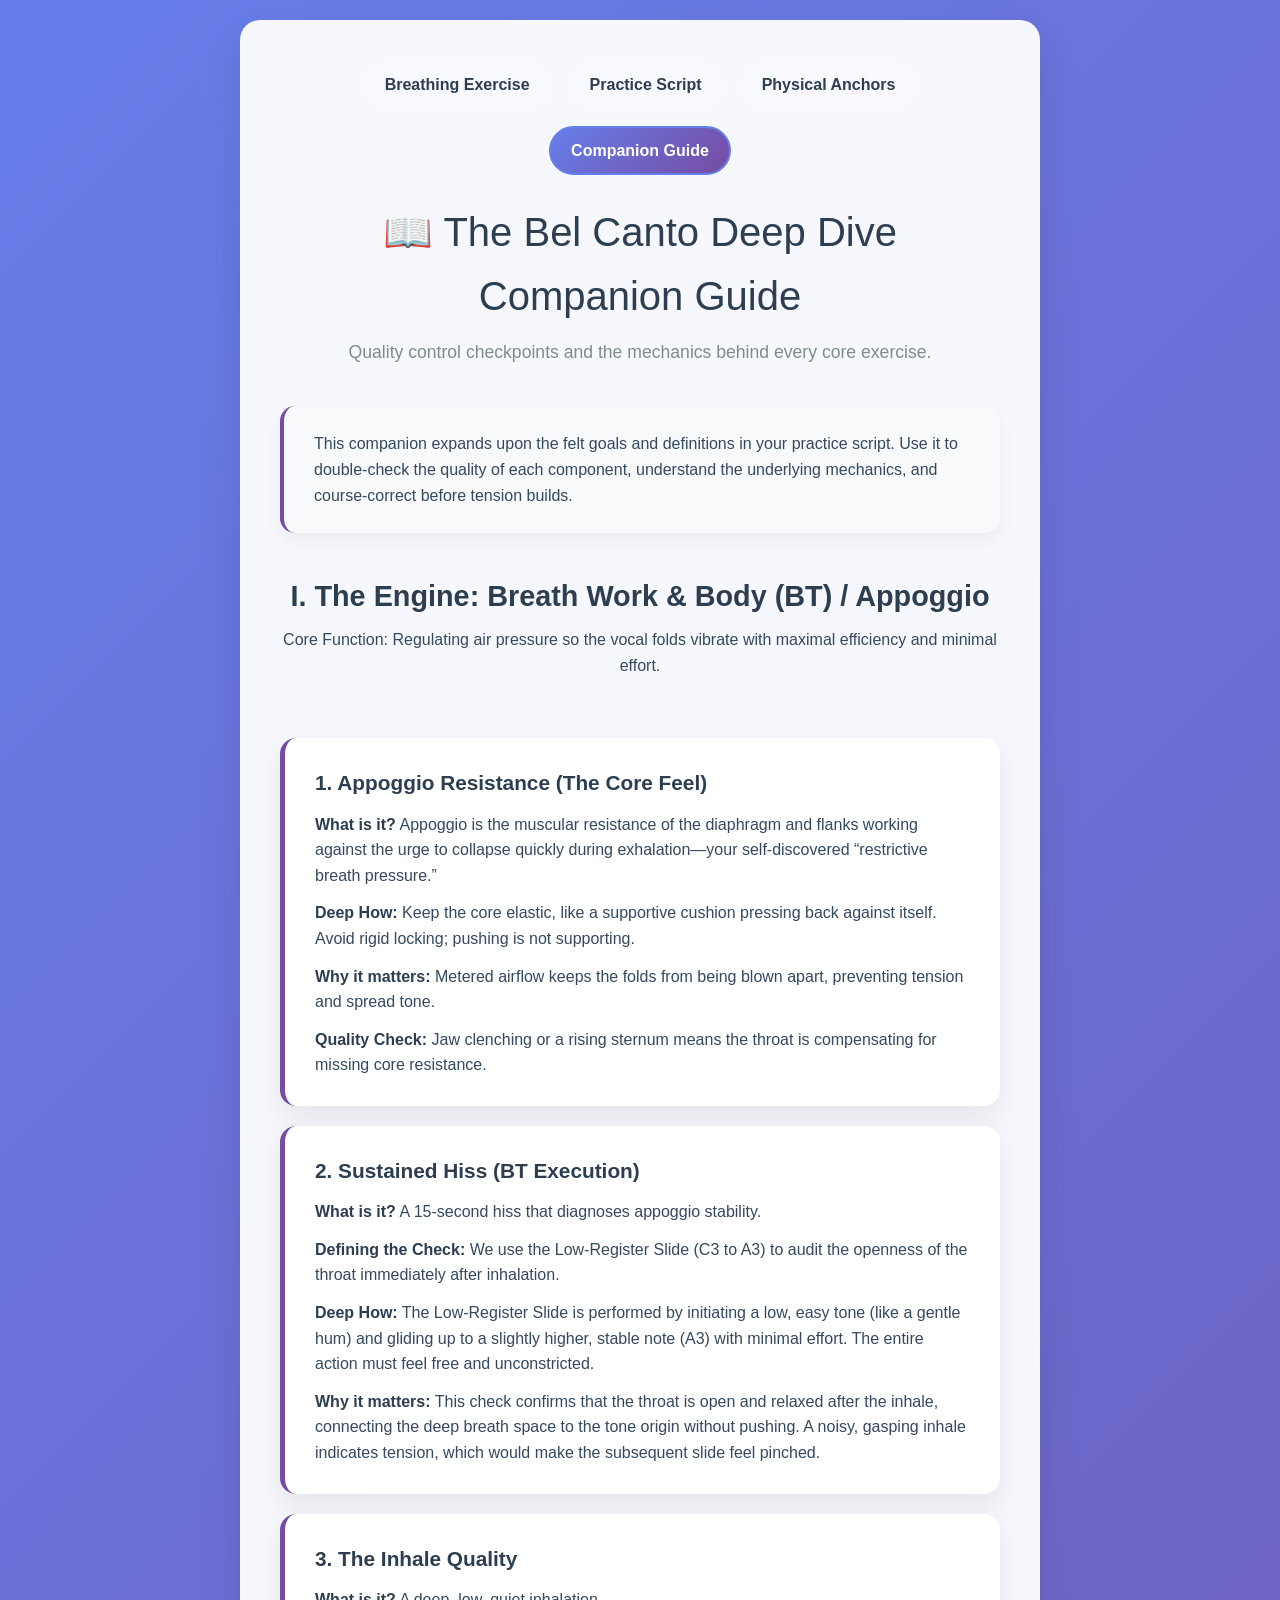
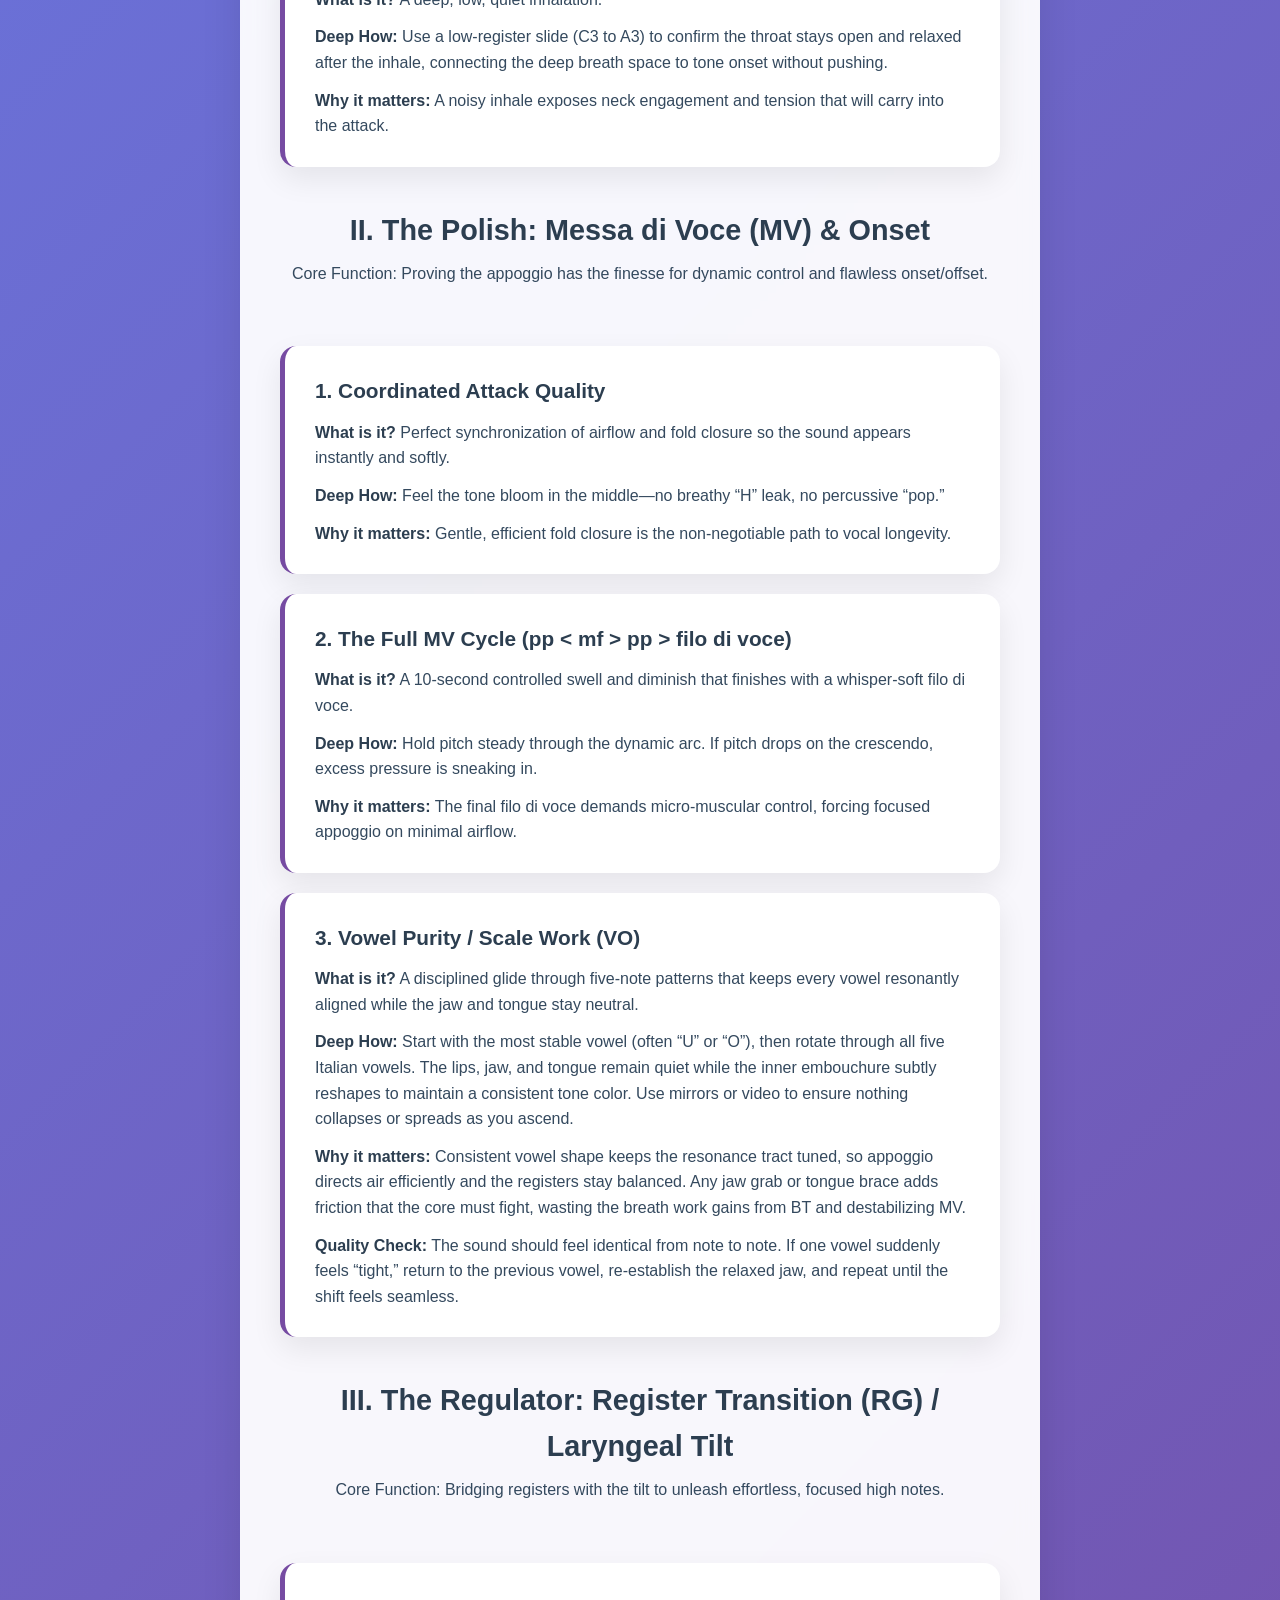
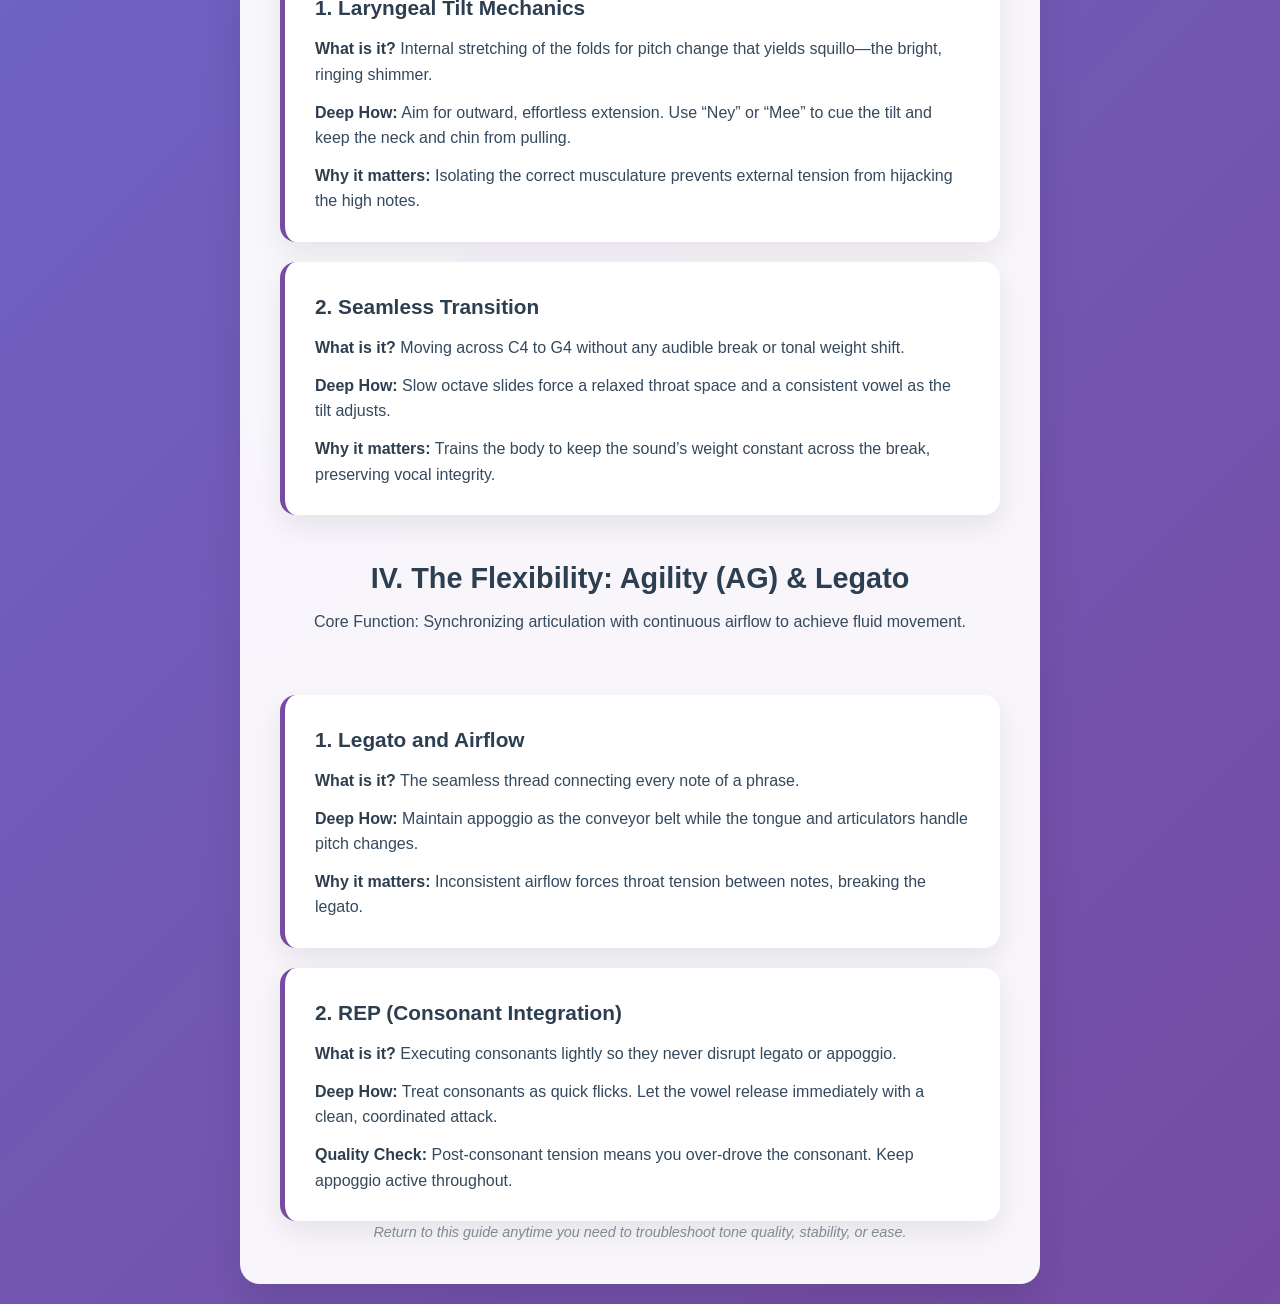
==== companion-guide.html @ 68eb9f9f "Add MV audio references and samples" ====
<!DOCTYPE html>
<html lang="en">
<head>
    <meta charset="UTF-8">
    <meta name="viewport" content="width=device-width, initial-scale=1.0">
    <title>Bel Canto Deep Dive Companion Guide</title>
    <link rel="stylesheet" href="styles.css">
</head>
<body>
    <div class="container">
        <header>
            <nav class="main-nav top-nav">
                <a href="./" class="nav-link">Breathing Exercise</a>
                <a href="./vocal-exercises.html" class="nav-link">Practice Script</a>
                <a href="./physical-exercises.html" class="nav-link">Physical Anchors</a>
                <a href="./companion-guide.html" class="nav-link active">Companion Guide</a>
            </nav>

            <h1>📖 The Bel Canto Deep Dive Companion Guide</h1>
            <p class="subtitle">Quality control checkpoints and the mechanics behind every core exercise.</p>
        </header>

        <main class="companion-guide">
            <section class="companion-intro">
                <p>This companion expands upon the felt goals and definitions in your practice script. Use it to double-check the quality of each component, understand the underlying mechanics, and course-correct before tension builds.</p>
            </section>

            <section class="companion-section" id="engine">
                <header class="companion-section-header">
                    <h2>I. The Engine: Breath Work &amp; Body (BT) / Appoggio</h2>
                    <p>Core Function: Regulating air pressure so the vocal folds vibrate with maximal efficiency and minimal effort.</p>
                </header>

                <article class="companion-card">
                    <h3>1. Appoggio Resistance (The Core Feel)</h3>
                    <p class="companion-what"><strong>What is it?</strong> Appoggio is the muscular resistance of the diaphragm and flanks working against the urge to collapse quickly during exhalation—your self-discovered “restrictive breath pressure.”</p>
                    <p class="companion-how"><strong>Deep How:</strong> Keep the core elastic, like a supportive cushion pressing back against itself. Avoid rigid locking; pushing is not supporting.</p>
                    <p class="companion-why"><strong>Why it matters:</strong> Metered airflow keeps the folds from being blown apart, preventing tension and spread tone.</p>
                    <p class="companion-check"><strong>Quality Check:</strong> Jaw clenching or a rising sternum means the throat is compensating for missing core resistance.</p>
                </article>

                <article class="companion-card">
                    <h3>2. Sustained Hiss (BT Execution)</h3>
                    <p class="companion-what"><strong>What is it?</strong> A 15-second hiss that diagnoses appoggio stability.</p>
                    <p class="companion-how"><strong>Defining the Check:</strong> We use the Low-Register Slide (C3 to A3) to audit the openness of the throat immediately after inhalation.</p>
                    <p class="companion-how"><strong>Deep How:</strong> The Low-Register Slide is performed by initiating a low, easy tone (like a gentle hum) and gliding up to a slightly higher, stable note (A3) with minimal effort. The entire action must feel free and unconstricted.</p>
                    <p class="companion-why"><strong>Why it matters:</strong> This check confirms that the throat is open and relaxed after the inhale, connecting the deep breath space to the tone origin without pushing. A noisy, gasping inhale indicates tension, which would make the subsequent slide feel pinched.</p>
                </article>

                <article class="companion-card">
                    <h3>3. The Inhale Quality</h3>
                    <p class="companion-what"><strong>What is it?</strong> A deep, low, quiet inhalation.</p>
                    <p class="companion-how"><strong>Deep How:</strong> Use a low-register slide (C3 to A3) to confirm the throat stays open and relaxed after the inhale, connecting the deep breath space to tone onset without pushing.</p>
                    <p class="companion-why"><strong>Why it matters:</strong> A noisy inhale exposes neck engagement and tension that will carry into the attack.</p>
                </article>
            </section>

            <section class="companion-section" id="polish">
                <header class="companion-section-header">
                    <h2>II. The Polish: Messa di Voce (MV) &amp; Onset</h2>
                    <p>Core Function: Proving the appoggio has the finesse for dynamic control and flawless onset/offset.</p>
                </header>

                <article class="companion-card">
                    <h3>1. Coordinated Attack Quality</h3>
                    <p class="companion-what"><strong>What is it?</strong> Perfect synchronization of airflow and fold closure so the sound appears instantly and softly.</p>
                    <p class="companion-how"><strong>Deep How:</strong> Feel the tone bloom in the middle—no breathy “H” leak, no percussive “pop.”</p>
                    <p class="companion-why"><strong>Why it matters:</strong> Gentle, efficient fold closure is the non-negotiable path to vocal longevity.</p>
                </article>

                <article class="companion-card">
                    <h3>2. The Full MV Cycle (pp &lt; mf &gt; pp &gt; filo di voce)</h3>
                    <p class="companion-what"><strong>What is it?</strong> A 10-second controlled swell and diminish that finishes with a whisper-soft filo di voce.</p>
                    <p class="companion-how"><strong>Deep How:</strong> Hold pitch steady through the dynamic arc. If pitch drops on the crescendo, excess pressure is sneaking in.</p>
                    <p class="companion-why"><strong>Why it matters:</strong> The final filo di voce demands micro-muscular control, forcing focused appoggio on minimal airflow.</p>
                </article>

                <article class="companion-card" id="vo">
                    <h3>3. Vowel Purity / Scale Work (VO)</h3>
                    <p class="companion-what"><strong>What is it?</strong> A disciplined glide through five-note patterns that keeps every vowel resonantly aligned while the jaw and tongue stay neutral.</p>
                    <p class="companion-how"><strong>Deep How:</strong> Start with the most stable vowel (often “U” or “O”), then rotate through all five Italian vowels. The lips, jaw, and tongue remain quiet while the inner embouchure subtly reshapes to maintain a consistent tone color. Use mirrors or video to ensure nothing collapses or spreads as you ascend.</p>
                    <p class="companion-why"><strong>Why it matters:</strong> Consistent vowel shape keeps the resonance tract tuned, so appoggio directs air efficiently and the registers stay balanced. Any jaw grab or tongue brace adds friction that the core must fight, wasting the breath work gains from BT and destabilizing MV.</p>
                    <p class="companion-check"><strong>Quality Check:</strong> The sound should feel identical from note to note. If one vowel suddenly feels “tight,” return to the previous vowel, re-establish the relaxed jaw, and repeat until the shift feels seamless.</p>
                </article>
            </section>

            <section class="companion-section" id="regulator">
                <header class="companion-section-header">
                    <h2>III. The Regulator: Register Transition (RG) / Laryngeal Tilt</h2>
                    <p>Core Function: Bridging registers with the tilt to unleash effortless, focused high notes.</p>
                </header>

                <article class="companion-card">
                    <h3>1. Laryngeal Tilt Mechanics</h3>
                    <p class="companion-what"><strong>What is it?</strong> Internal stretching of the folds for pitch change that yields squillo—the bright, ringing shimmer.</p>
                    <p class="companion-how"><strong>Deep How:</strong> Aim for outward, effortless extension. Use “Ney” or “Mee” to cue the tilt and keep the neck and chin from pulling.</p>
                    <p class="companion-why"><strong>Why it matters:</strong> Isolating the correct musculature prevents external tension from hijacking the high notes.</p>
                </article>

                <article class="companion-card">
                    <h3>2. Seamless Transition</h3>
                    <p class="companion-what"><strong>What is it?</strong> Moving across C4 to G4 without any audible break or tonal weight shift.</p>
                    <p class="companion-how"><strong>Deep How:</strong> Slow octave slides force a relaxed throat space and a consistent vowel as the tilt adjusts.</p>
                    <p class="companion-why"><strong>Why it matters:</strong> Trains the body to keep the sound’s weight constant across the break, preserving vocal integrity.</p>
                </article>
            </section>

            <section class="companion-section" id="flexibility">
                <header class="companion-section-header">
                    <h2>IV. The Flexibility: Agility (AG) &amp; Legato</h2>
                    <p>Core Function: Synchronizing articulation with continuous airflow to achieve fluid movement.</p>
                </header>

                <article class="companion-card">
                    <h3>1. Legato and Airflow</h3>
                    <p class="companion-what"><strong>What is it?</strong> The seamless thread connecting every note of a phrase.</p>
                    <p class="companion-how"><strong>Deep How:</strong> Maintain appoggio as the conveyor belt while the tongue and articulators handle pitch changes.</p>
                    <p class="companion-why"><strong>Why it matters:</strong> Inconsistent airflow forces throat tension between notes, breaking the legato.</p>
                </article>

                <article class="companion-card">
                    <h3>2. REP (Consonant Integration)</h3>
                    <p class="companion-what"><strong>What is it?</strong> Executing consonants lightly so they never disrupt legato or appoggio.</p>
                    <p class="companion-how"><strong>Deep How:</strong> Treat consonants as quick flicks. Let the vowel release immediately with a clean, coordinated attack.</p>
                    <p class="companion-why"><strong>Quality Check:</strong> Post-consonant tension means you over-drove the consonant. Keep appoggio active throughout.</p>
                </article>
            </section>
        </main>

        <footer>
            <p>Return to this guide anytime you need to troubleshoot tone quality, stability, or ease.</p>
        </footer>
    </div>
</body>
</html>
---- styles.css ----
/* Reset and base styles */
* {
    margin: 0;
    padding: 0;
    box-sizing: border-box;
}

body {
    font-family: 'Segoe UI', Tahoma, Geneva, Verdana, sans-serif;
    line-height: 1.6;
    color: #2c3e50;
    background: linear-gradient(135deg, #667eea 0%, #764ba2 100%);
    min-height: 100vh;
    padding: 20px;
}

.container {
    max-width: 800px;
    margin: 0 auto;
    background: rgba(255, 255, 255, 0.95);
    border-radius: 20px;
    padding: 40px;
    box-shadow: 0 20px 40px rgba(0, 0, 0, 0.1);
    backdrop-filter: blur(10px);
}

/* Header */
header {
    text-align: center;
    margin-bottom: 40px;
}

h1 {
    font-size: 2.5rem;
    color: #2c3e50;
    margin-bottom: 10px;
    font-weight: 300;
}

.subtitle {
    color: #7f8c8d;
    font-size: 1.1rem;
    font-weight: 300;
    margin-bottom: 20px;
}

/* Navigation */
.main-nav {
    display: flex;
    justify-content: center;
    gap: 16px;
    margin-bottom: 25px;
    flex-wrap: wrap;
}

.top-nav {
    margin-top: 0;
}

.nav-link {
    padding: 10px 20px;
    background: rgba(255, 255, 255, 0.1);
    color: #2c3e50;
    text-decoration: none;
    border-radius: 25px;
    font-weight: 600;
    transition: all 0.3s ease;
    border: 2px solid transparent;
    order: 0;
}

.top-nav .nav-link {
    order: 0;
}

.nav-link:hover {
    background: rgba(102, 126, 234, 0.1);
    color: #667eea;
    transform: translateY(-2px);
}

.nav-link.active {
    background: linear-gradient(135deg, #667eea 0%, #764ba2 100%);
    color: white;
    border-color: #667eea;
}

/* Exercise info */
.exercise-info {
    background: #f8f9fa;
    padding: 25px;
    border-radius: 15px;
    margin-bottom: 30px;
    border-left: 4px solid #667eea;
}

.exercise-info h2 {
    color: #2c3e50;
    margin-bottom: 15px;
    font-size: 1.5rem;
}

.exercise-info p {
    margin-bottom: 15px;
    color: #34495e;
}

.key-points {
    background: #fff;
    padding: 20px;
    border-radius: 10px;
    margin-top: 15px;
}

.key-points h3 {
    color: #2c3e50;
    margin-bottom: 10px;
}

.key-points ul {
    list-style: none;
    padding-left: 0;
}

.key-points li {
    padding: 8px 0;
    padding-left: 25px;
    position: relative;
    color: #34495e;
}

.key-points li::before {
    content: "✓";
    position: absolute;
    left: 0;
    color: #27ae60;
    font-weight: bold;
}

/* Exercise controls */
.exercise-controls {
    background: #fff;
    padding: 30px;
    border-radius: 15px;
    margin-bottom: 30px;
    box-shadow: 0 5px 15px rgba(0, 0, 0, 0.08);
}

.settings {
    display: flex;
    gap: 30px;
    margin-bottom: 25px;
    flex-wrap: wrap;
}

.settings label {
    display: block;
    font-weight: 600;
    color: #2c3e50;
    margin-bottom: 8px;
}

.settings input {
    width: 80px;
    padding: 10px;
    border: 2px solid #e9ecef;
    border-radius: 8px;
    font-size: 1rem;
    text-align: center;
    transition: border-color 0.3s ease;
}

.settings input:focus {
    outline: none;
    border-color: #667eea;
}

.current-cycle {
    text-align: center;
    margin-bottom: 25px;
}

.cycle-info {
    background: #667eea;
    color: white;
    padding: 15px 30px;
    border-radius: 25px;
    display: inline-block;
    font-size: 1.2rem;
    font-weight: 600;
}

/* Timer display */
.timer-display {
    text-align: center;
    margin-bottom: 30px;
    padding: 30px;
    background: linear-gradient(135deg, #f8f9fa 0%, #e9ecef 100%);
    border-radius: 15px;
}

.phase {
    font-size: 2.5rem;
    font-weight: 300;
    color: #2c3e50;
    margin-bottom: 15px;
    text-transform: uppercase;
    letter-spacing: 2px;
}

.phase.ready {
    color: #95a5a6;
}

.phase.inhale {
    color: #3498db;
}

.phase.hold {
    color: #f39c12;
}

.phase.exhale {
    color: #e74c3c;
}

.countdown {
    font-size: 4rem;
    font-weight: 200;
    color: #2c3e50;
    font-family: 'Courier New', monospace;
}

/* Controls */
.controls {
    display: flex;
    gap: 15px;
    justify-content: center;
    margin-bottom: 25px;
    flex-wrap: wrap;
}

.btn {
    padding: 12px 24px;
    border: none;
    border-radius: 25px;
    font-size: 1rem;
    font-weight: 600;
    cursor: pointer;
    transition: all 0.3s ease;
    min-width: 120px;
}

.btn.primary {
    background: linear-gradient(135deg, #667eea 0%, #764ba2 100%);
    color: white;
}

.btn.primary:hover:not(:disabled) {
    transform: translateY(-2px);
    box-shadow: 0 8px 20px rgba(102, 126, 234, 0.3);
}

.btn.secondary {
    background: #ecf0f1;
    color: #2c3e50;
}

.btn.secondary:hover:not(:disabled) {
    background: #d5dbdb;
    transform: translateY(-2px);
}

.btn:disabled {
    opacity: 0.5;
    cursor: not-allowed;
}

/* Progress */
.progress {
    text-align: center;
}

.progress-bar {
    width: 100%;
    height: 8px;
    background: #ecf0f1;
    border-radius: 4px;
    overflow: hidden;
    margin-bottom: 10px;
}

.progress-fill {
    height: 100%;
    background: linear-gradient(135deg, #667eea 0%, #764ba2 100%);
    border-radius: 4px;
    transition: width 0.3s ease;
    width: 0%;
}

.progress-text {
    color: #7f8c8d;
    font-size: 0.9rem;
}

/* Instructions */
.instructions {
    background: #f8f9fa;
    padding: 25px;
    border-radius: 15px;
    margin-bottom: 20px;
}

.instructions h3 {
    color: #2c3e50;
    margin-bottom: 15px;
    font-size: 1.3rem;
}

.instructions ol {
    padding-left: 20px;
}

.instructions li {
    margin-bottom: 10px;
    color: #34495e;
}

.instructions strong {
    color: #2c3e50;
    font-weight: 600;
}

/* Practice guide */
.practice-guide {
    display: flex;
    flex-direction: column;
    gap: 40px;
}

.practice-section h2 {
    font-size: 1.8rem;
    color: #2c3e50;
    margin-bottom: 15px;
    overflow-wrap: anywhere;
    hyphens: auto;
}

.section-lead {
    color: #34495e;
    margin-bottom: 25px;
}

.definition-grid {
    display: grid;
    grid-template-columns: repeat(auto-fit, minmax(180px, 1fr));
    gap: 20px;
}

.definition-card {
    background: #f8f9fa;
    border-radius: 12px;
    padding: 20px;
    border-left: 4px solid #667eea;
    box-shadow: 0 5px 12px rgba(0, 0, 0, 0.05);
    position: relative;
}

.definition-card h3 {
    font-size: 1.6rem;
    color: #667eea;
    margin-bottom: 10px;
}

.definition-header {
    display: flex;
    align-items: center;
    justify-content: space-between;
    gap: 12px;
    margin-bottom: 8px;
}

.definition-header h3 {
    margin-bottom: 0;
}

.definition-info-link {
    color: #667eea;
    font-weight: 700;
    text-decoration: none;
    font-size: 1.1rem;
    padding: 4px 6px;
    border-radius: 6px;
    transition: background 0.2s ease, color 0.2s ease;
}

.definition-info-link:hover,
.definition-info-link:focus-visible {
    background: rgba(102, 126, 234, 0.12);
    color: #4c5ddf;
    outline: none;
}

.definition-tag {
    display: inline-block;
    margin-top: 8px;
    color: #7f8c8d;
    font-size: 0.85rem;
    font-style: italic;
}

.phase-goal {
    background: #f0f4ff;
    border-left: 4px solid #667eea;
    padding: 15px 20px;
    border-radius: 12px;
    color: #34495e;
    margin-bottom: 25px;
}

.month-card {
    background: #ffffff;
    border-radius: 16px;
    padding: 30px;
    box-shadow: 0 10px 25px rgba(0, 0, 0, 0.08);
    border-left: 5px solid #764ba2;
    display: flex;
    flex-direction: column;
    gap: 20px;
}

.month-card header h3 {
    font-size: 1.4rem;
    color: #2c3e50;
    margin-bottom: 10px;
    overflow-wrap: anywhere;
    hyphens: auto;
}

.month-meta {
    color: #566573;
    font-size: 0.95rem;
    margin-bottom: 5px;
}

.lesson h4 {
    font-size: 1.2rem;
    color: #764ba2;
    margin-bottom: 15px;
}

.technique-block {
    background: #f8f9fa;
    border-radius: 12px;
    padding: 18px 20px;
    margin-bottom: 15px;
    border-left: 4px solid #667eea;
}

.technique-block h5 {
    font-size: 1rem;
    color: #2c3e50;
    margin-bottom: 8px;
}

.felt-goal {
    color: #1f618d;
    margin-top: 8px;
}

.audio-control {
    display: flex;
    align-items: center;
    gap: 12px;
    margin-top: 12px;
    flex-wrap: wrap;
}

.audio-control label {
    display: flex;
    align-items: center;
    gap: 8px;
    font-weight: 600;
    color: #2c3e50;
}

.audio-control select {
    padding: 8px 12px;
    border: 2px solid #e9ecef;
    border-radius: 8px;
    font-size: 0.95rem;
    background: #ffffff;
    transition: border-color 0.2s ease;
}

.audio-control select:focus-visible {
    outline: none;
    border-color: #667eea;
}

.affirmation {
    background: linear-gradient(135deg, rgba(102, 126, 234, 0.1) 0%, rgba(118, 75, 162, 0.1) 100%);
    border-radius: 12px;
    padding: 18px 20px;
    color: #2c3e50;
    font-style: italic;
    border-left: 4px solid #667eea;
}

.physical-guide {
    display: flex;
    flex-direction: column;
    gap: 40px;
}

.physical-intro {
    background: #f8f9fa;
    padding: 25px 30px;
    border-radius: 15px;
    border-left: 4px solid #667eea;
    box-shadow: 0 8px 20px rgba(0, 0, 0, 0.05);
}

.physical-intro h2 {
    font-size: 1.8rem;
    margin-bottom: 10px;
    color: #2c3e50;
}

.physical-section {
    display: grid;
    gap: 25px;
}

.physical-card {
    background: #ffffff;
    border-radius: 16px;
    padding: 28px 30px;
    box-shadow: 0 10px 25px rgba(0, 0, 0, 0.08);
    border-left: 5px solid #667eea;
    display: flex;
    flex-direction: column;
    gap: 12px;
}

.physical-card h3 {
    font-size: 1.4rem;
    color: #2c3e50;
    margin-bottom: 8px;
    overflow-wrap: anywhere;
    hyphens: auto;
}

.physical-goal,
.physical-activity,
.physical-intention,
.physical-benefit {
    color: #34495e;
    line-height: 1.6;
}

.physical-goal strong,
.physical-activity strong,
.physical-intention strong,
.physical-benefit strong {
    color: #2c3e50;
}

.physical-benefit {
    background: linear-gradient(135deg, rgba(102, 126, 234, 0.08) 0%, rgba(118, 75, 162, 0.08) 100%);
    border-radius: 12px;
    padding: 16px 18px;
    border-left: 4px solid #764ba2;
}

.companion-guide {
    display: flex;
    flex-direction: column;
    gap: 40px;
}

.companion-intro {
    background: #f8f9fa;
    padding: 25px 30px;
    border-radius: 15px;
    border-left: 4px solid #764ba2;
    box-shadow: 0 8px 20px rgba(0, 0, 0, 0.05);
    color: #34495e;
}

.companion-section {
    display: flex;
    flex-direction: column;
    gap: 20px;
}

.companion-section-header h2 {
    font-size: 1.8rem;
    color: #2c3e50;
    margin-bottom: 8px;
    overflow-wrap: anywhere;
    hyphens: auto;
}

.companion-section-header p {
    color: #34495e;
}

.companion-card {
    background: #ffffff;
    border-radius: 16px;
    padding: 28px 30px;
    box-shadow: 0 12px 30px rgba(0, 0, 0, 0.08);
    border-left: 5px solid #764ba2;
    display: flex;
    flex-direction: column;
    gap: 12px;
}

.companion-card h3 {
    font-size: 1.3rem;
    color: #2c3e50;
}

.companion-card p {
    color: #34495e;
    line-height: 1.6;
}

.companion-card strong {
    color: #2c3e50;
}

/* Footer */
footer {
    text-align: center;
    color: #7f8c8d;
    font-size: 0.9rem;
    font-style: italic;
}

/* Responsive design */
@media (max-width: 768px) {
    .container {
        padding: 20px;
        margin: 10px;
    }
    
    h1 {
        font-size: 2rem;
    }
    
    .main-nav {
        flex-direction: column;
        gap: 10px;
    }
    
    .nav-link {
        width: 100%;
        text-align: center;
    }
    
    .settings {
        flex-direction: column;
        gap: 15px;
    }
    
    .controls {
        flex-direction: column;
        align-items: center;
    }
    
    .btn {
        width: 100%;
        max-width: 200px;
    }
    
    .definition-grid {
        grid-template-columns: 1fr;
    }
    
    .month-card {
        padding: 20px;
    }
    
    .phase {
        font-size: 2rem;
    }
    
    .countdown {
        font-size: 3rem;
    }

    .physical-intro {
        padding: 20px;
    }

    .physical-card {
        padding: 20px;
    }

    .companion-intro {
        padding: 20px;
    }

    .companion-card {
        padding: 20px;
    }

    .definition-card {
        position: static;
    }
}

/* Animation for phase transitions */
@keyframes phaseTransition {
    0% { transform: scale(1); }
    50% { transform: scale(1.05); }
    100% { transform: scale(1); }
}

/* Vocal Exercises Specific Styles */
.exercise-card {
    background: #fff;
    border-radius: 15px;
    padding: 25px;
    margin-bottom: 20px;
    box-shadow: 0 5px 15px rgba(0, 0, 0, 0.08);
    border-left: 4px solid #667eea;
}

.exercise-title {
    font-size: 1.5rem;
    color: #2c3e50;
    margin-bottom: 10px;
    font-weight: 600;
}

.exercise-difficulty {
    display: inline-block;
    padding: 4px 12px;
    border-radius: 20px;
    font-size: 0.8rem;
    font-weight: 600;
    margin-bottom: 15px;
}

.difficulty-beginner {
    background: #d4edda;
    color: #155724;
}

.difficulty-intermediate {
    background: #fff3cd;
    color: #856404;
}

.difficulty-advanced {
    background: #f8d7da;
    color: #721c24;
}

.exercise-content {
    margin-bottom: 20px;
}

.exercise-text {
    background: #f8f9fa;
    padding: 15px;
    border-radius: 8px;
    font-family: 'Courier New', monospace;
    font-size: 0.9rem;
    line-height: 1.4;
    margin-bottom: 15px;
    max-height: 200px;
    overflow-y: auto;
}

.exercise-instructions {
    background: #e3f2fd;
    padding: 15px;
    border-radius: 8px;
    border-left: 3px solid #2196f3;
}

.exercise-instructions h4 {
    margin: 0 0 10px 0;
    color: #1976d2;
    font-size: 1rem;
}

.exercise-instructions ul {
    margin: 0;
    padding-left: 20px;
}

.exercise-instructions li {
    margin-bottom: 5px;
    color: #424242;
}

.exercise-controls {
    display: flex;
    gap: 10px;
    flex-wrap: wrap;
}

.btn-small {
    padding: 8px 16px;
    font-size: 0.9rem;
}

.filters {
    background: #fff;
    padding: 20px;
    border-radius: 15px;
    margin-bottom: 30px;
    box-shadow: 0 5px 15px rgba(0, 0, 0, 0.08);
}

.filter-group {
    display: flex;
    gap: 20px;
    flex-wrap: wrap;
    align-items: center;
}

.filter-group label {
    font-weight: 600;
    color: #2c3e50;
}

.filter-group select {
    padding: 8px 12px;
    border: 2px solid #e9ecef;
    border-radius: 8px;
    font-size: 0.9rem;
}

.stats {
    background: #f8f9fa;
    padding: 15px;
    border-radius: 10px;
    margin-bottom: 20px;
    text-align: center;
}

.stats span {
    font-weight: 600;
    color: #667eea;
}

.phase.transition {
    animation: phaseTransition 0.5s ease-in-out;
}

/* Pulse animation for active phase */
@keyframes pulse {
    0% { opacity: 1; }
    50% { opacity: 0.7; }
    100% { opacity: 1; }
}

.phase.active {
    animation: pulse 2s ease-in-out infinite;
}
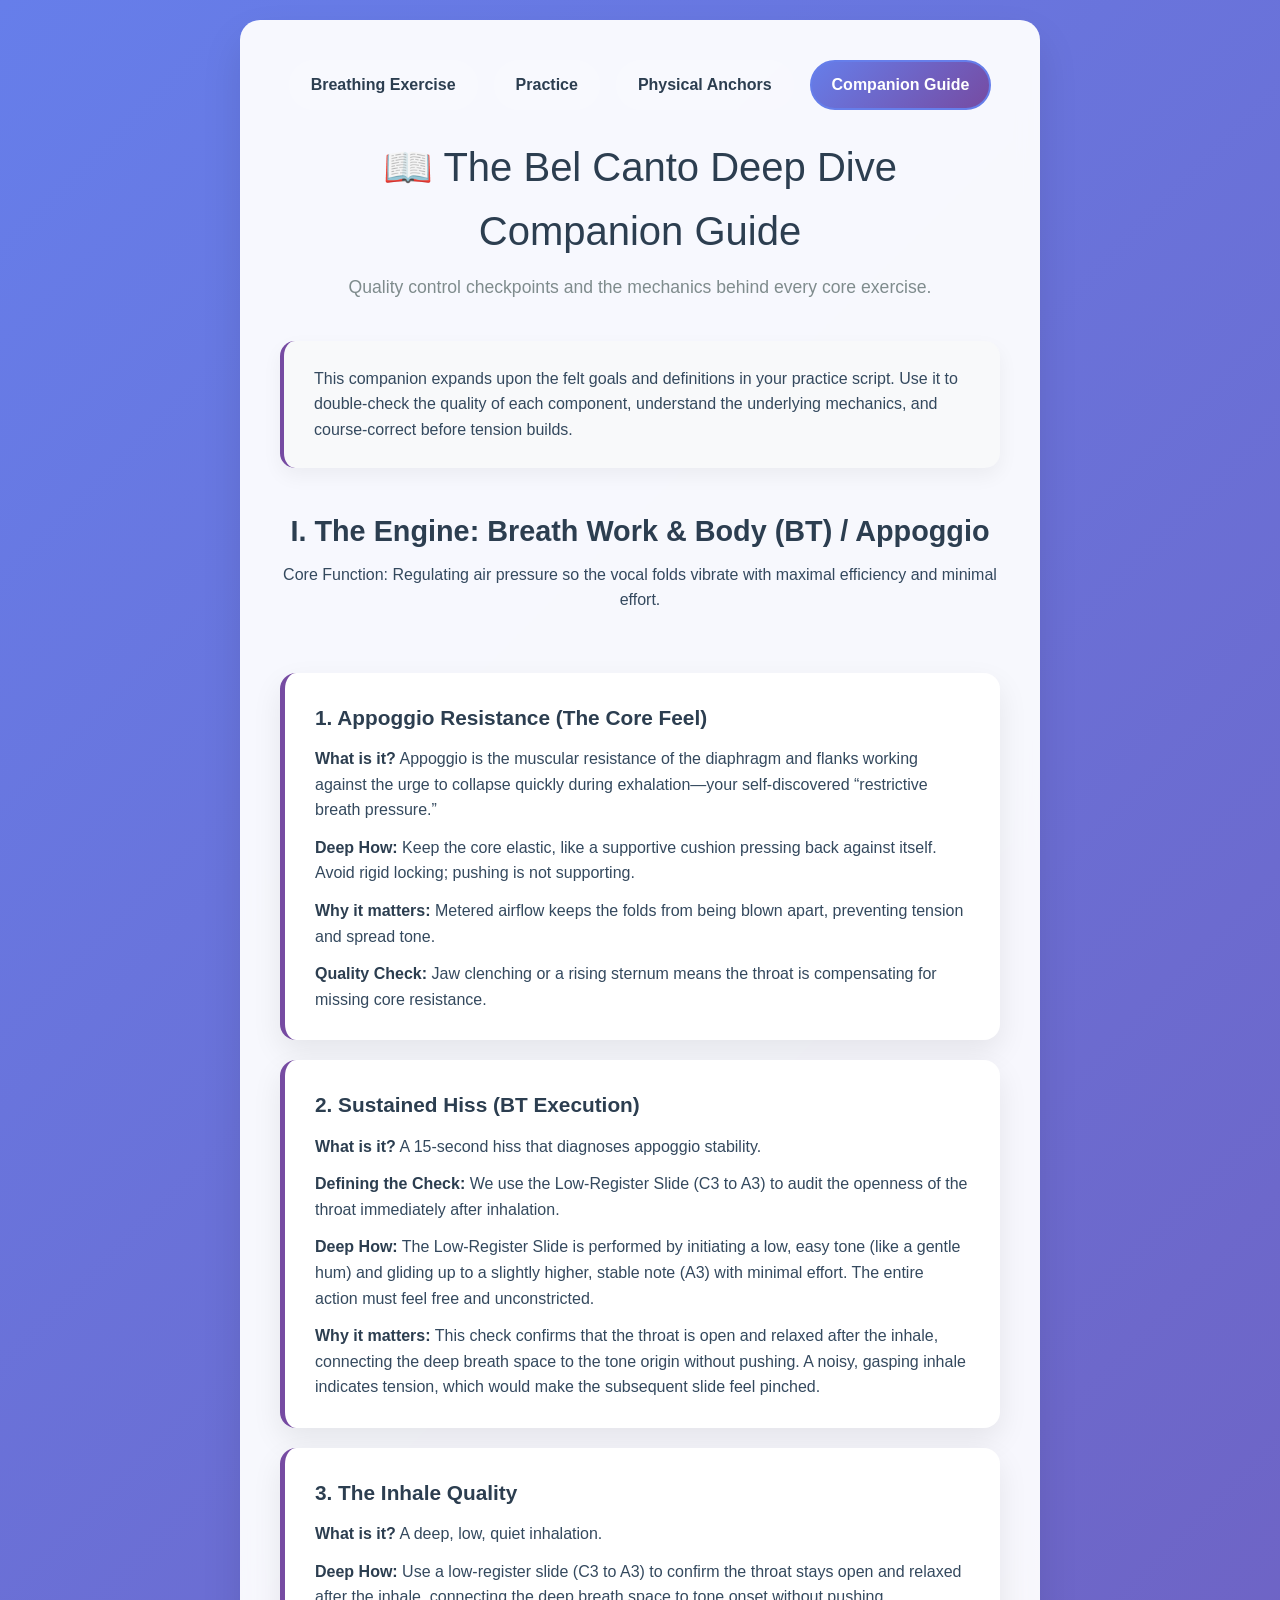
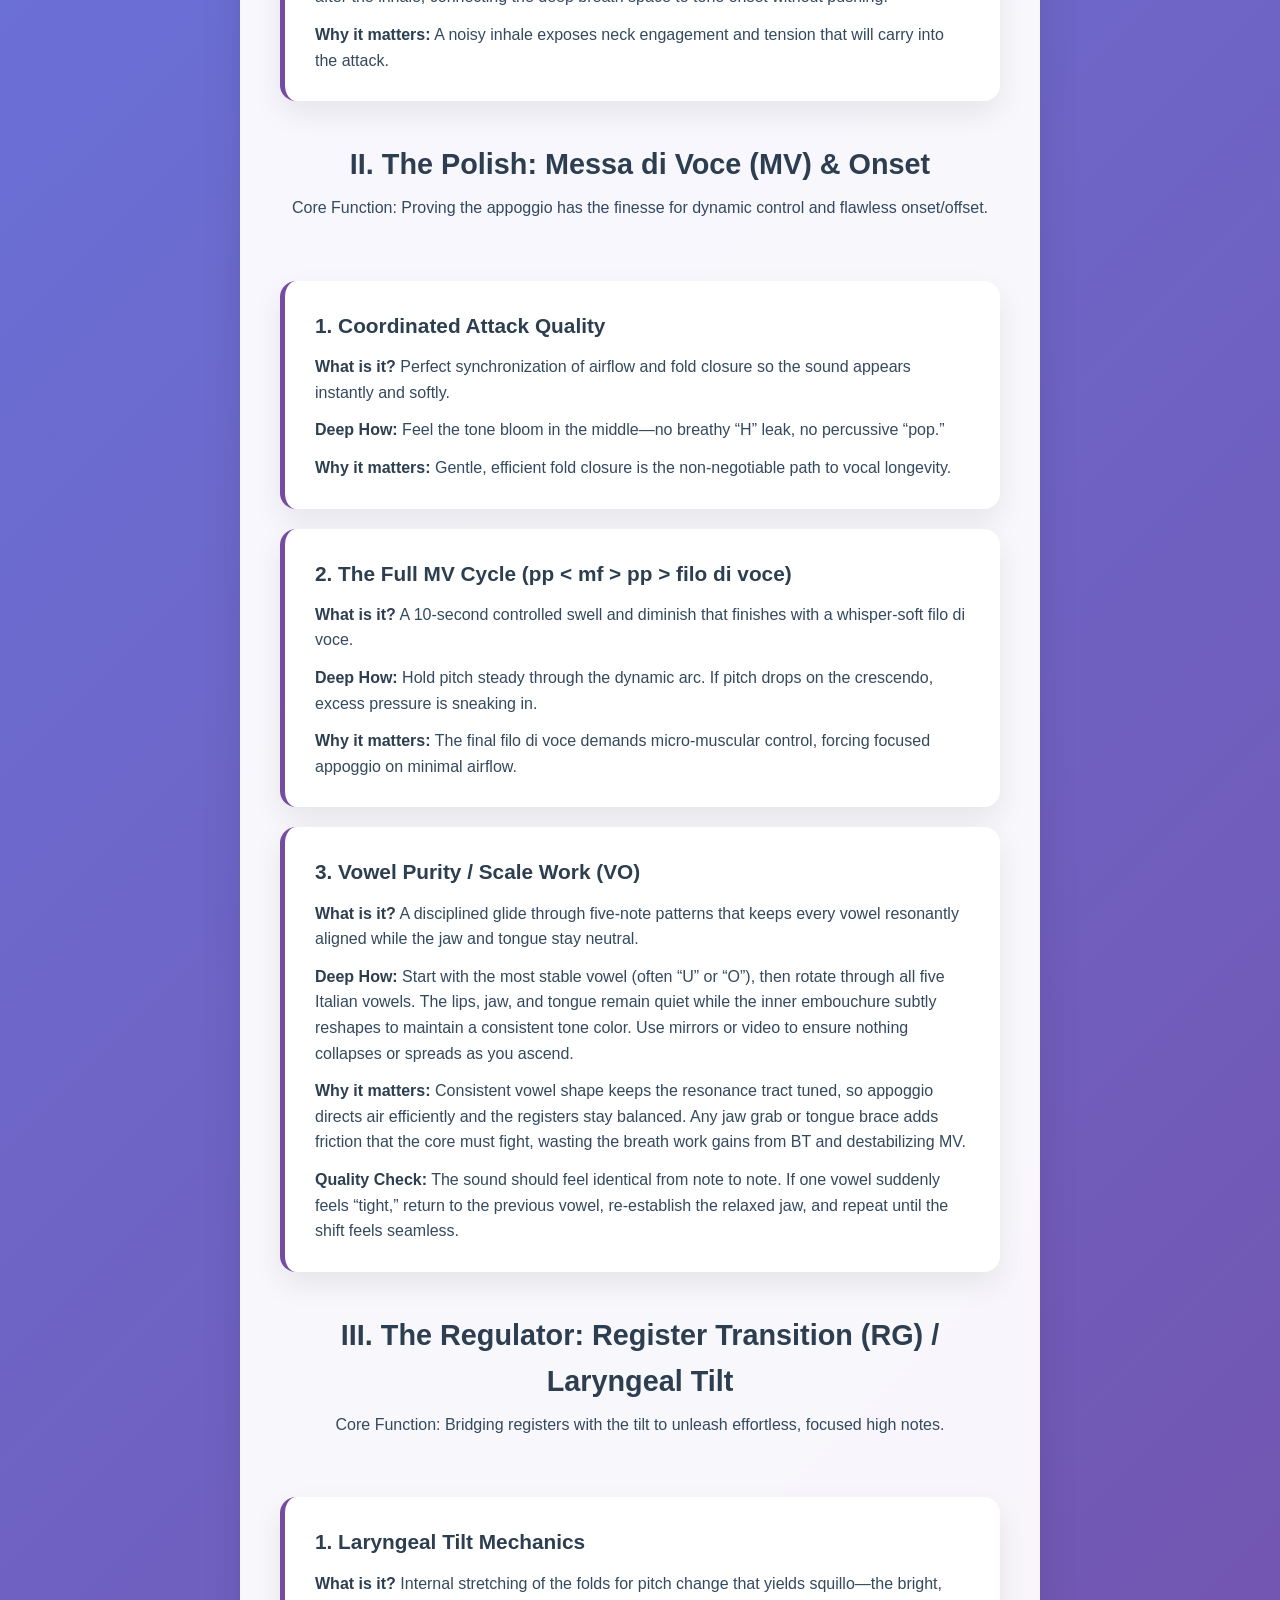
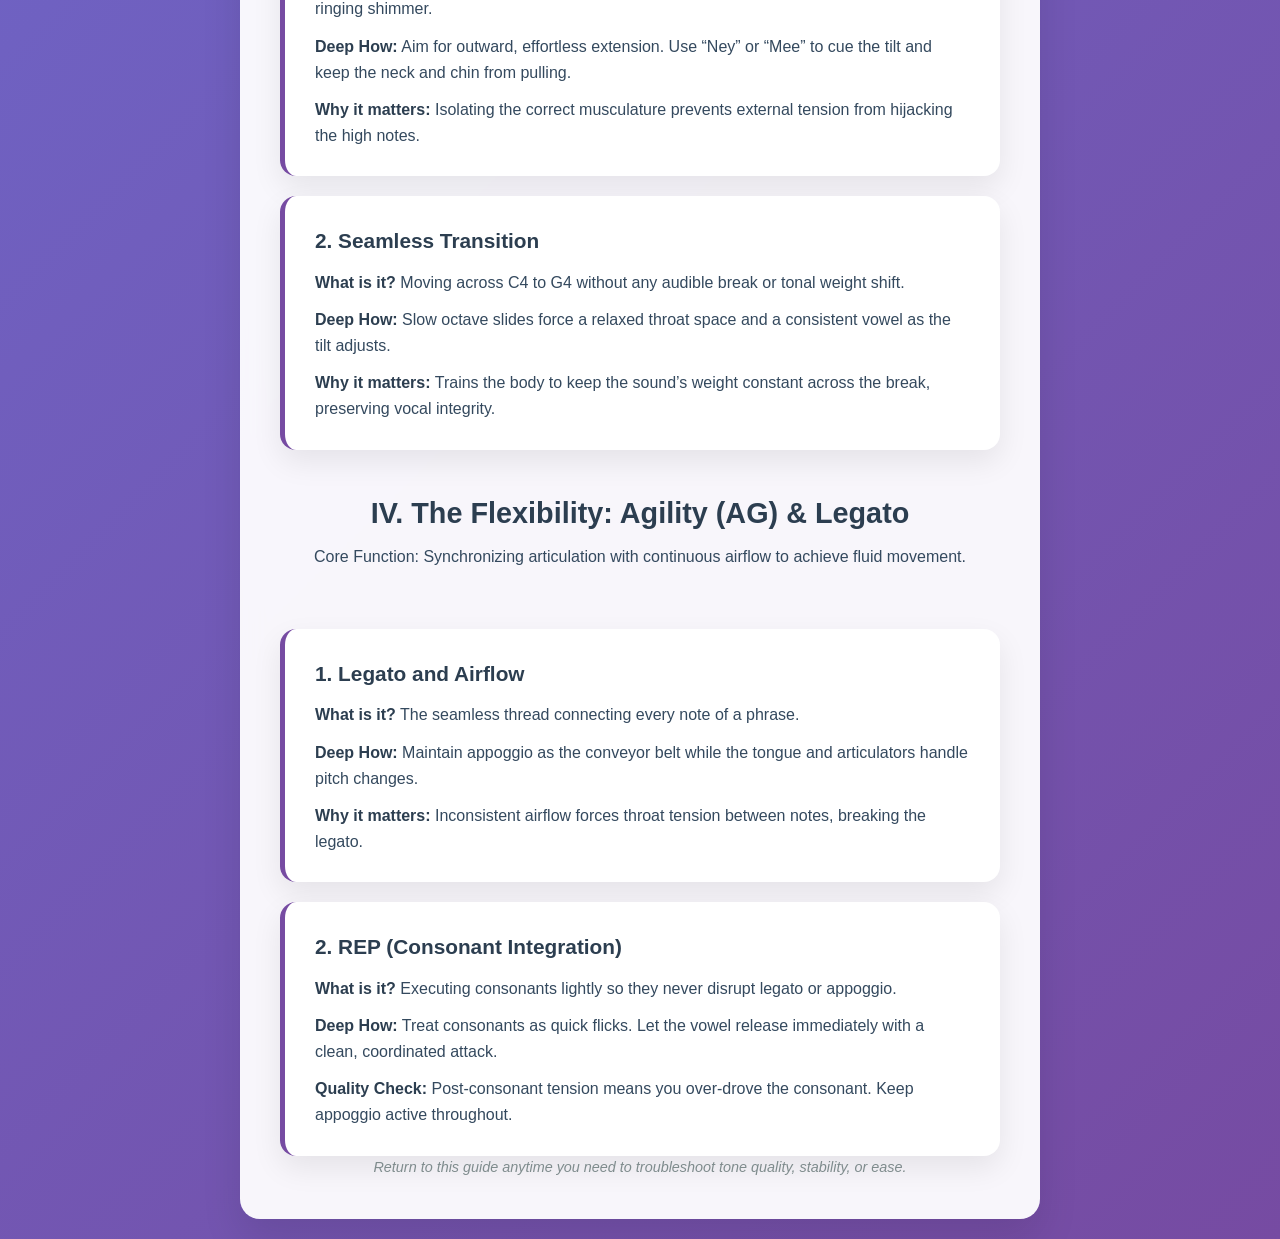
==== commit 4f99bfdc: "Update companion-guide.html" ====
--- a/companion-guide.html
+++ b/companion-guide.html
@@ -11,7 +11,7 @@
         <header>
             <nav class="main-nav top-nav">
                 <a href="./" class="nav-link">Breathing Exercise</a>
-                <a href="./vocal-exercises.html" class="nav-link">Practice Script</a>
+                <a href="./vocal-exercises.html" class="nav-link">Practice</a>
                 <a href="./physical-exercises.html" class="nav-link">Physical Anchors</a>
                 <a href="./companion-guide.html" class="nav-link active">Companion Guide</a>
             </nav>
